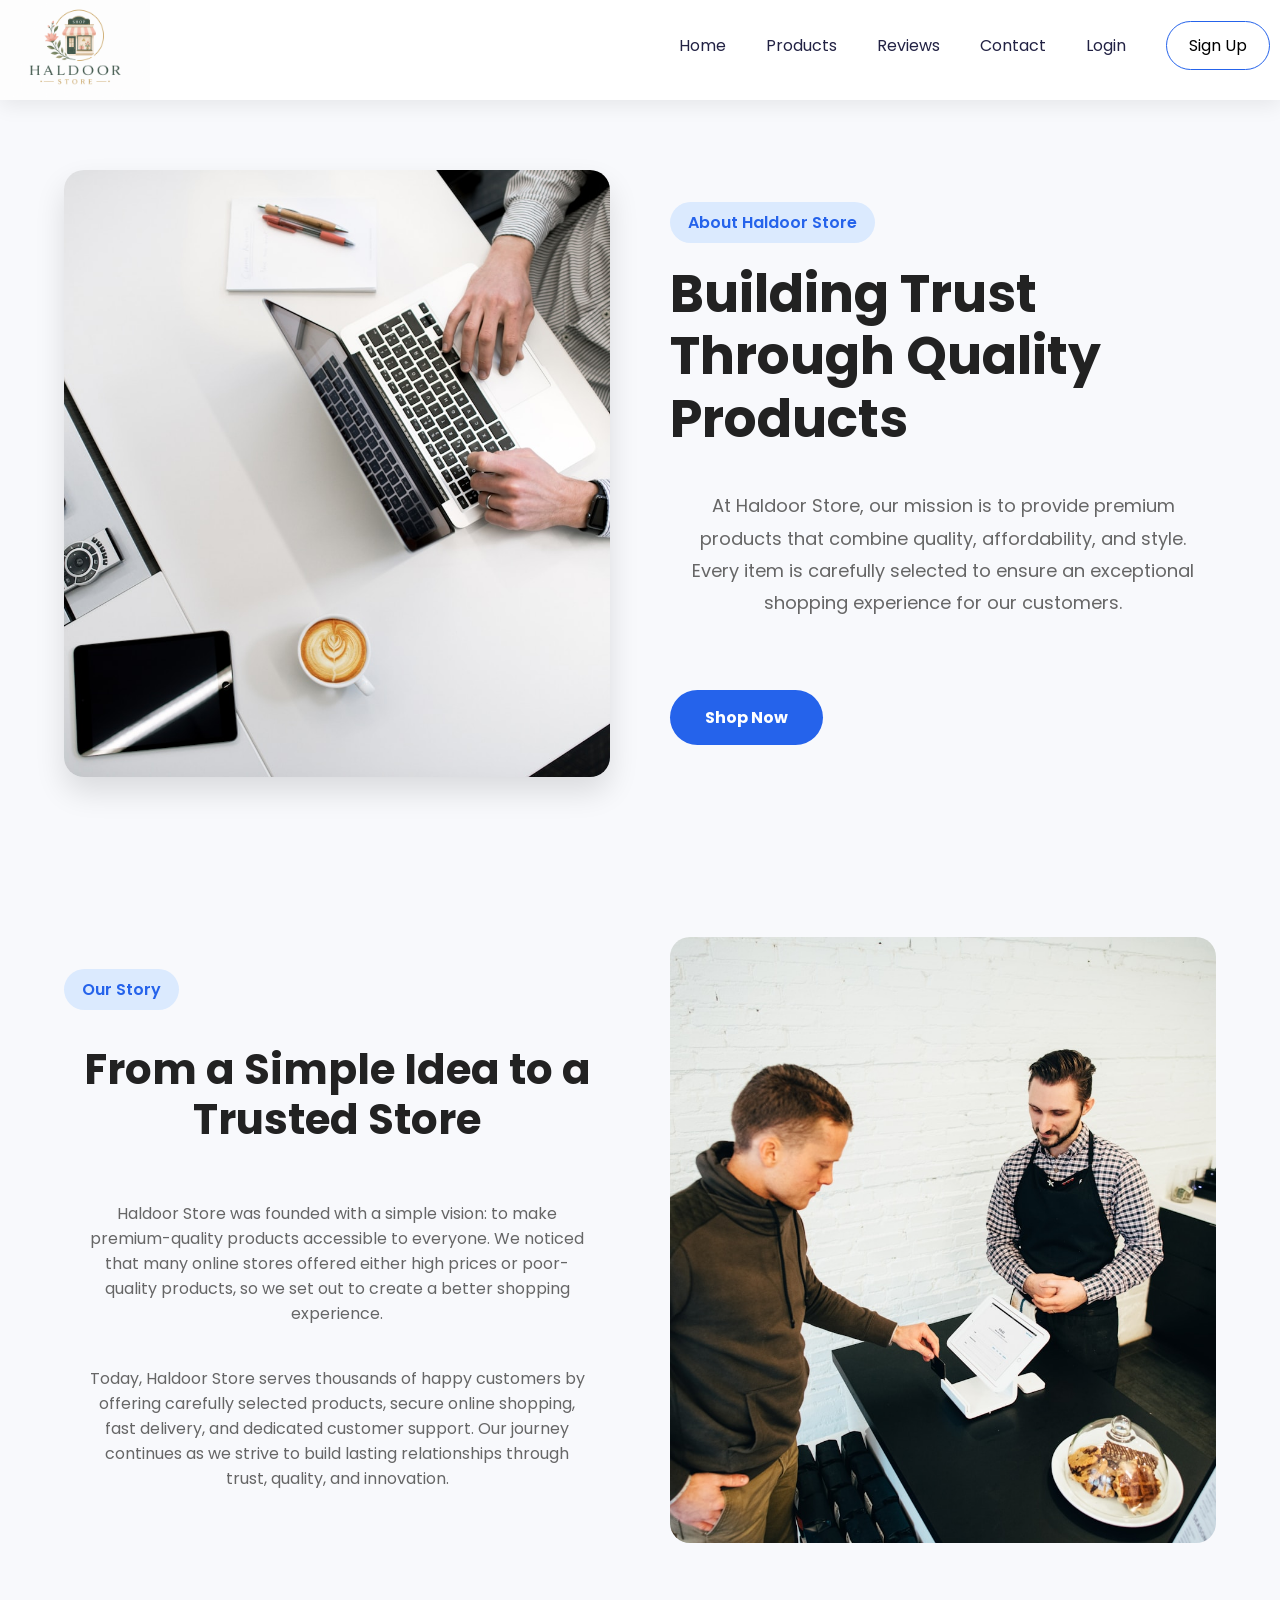
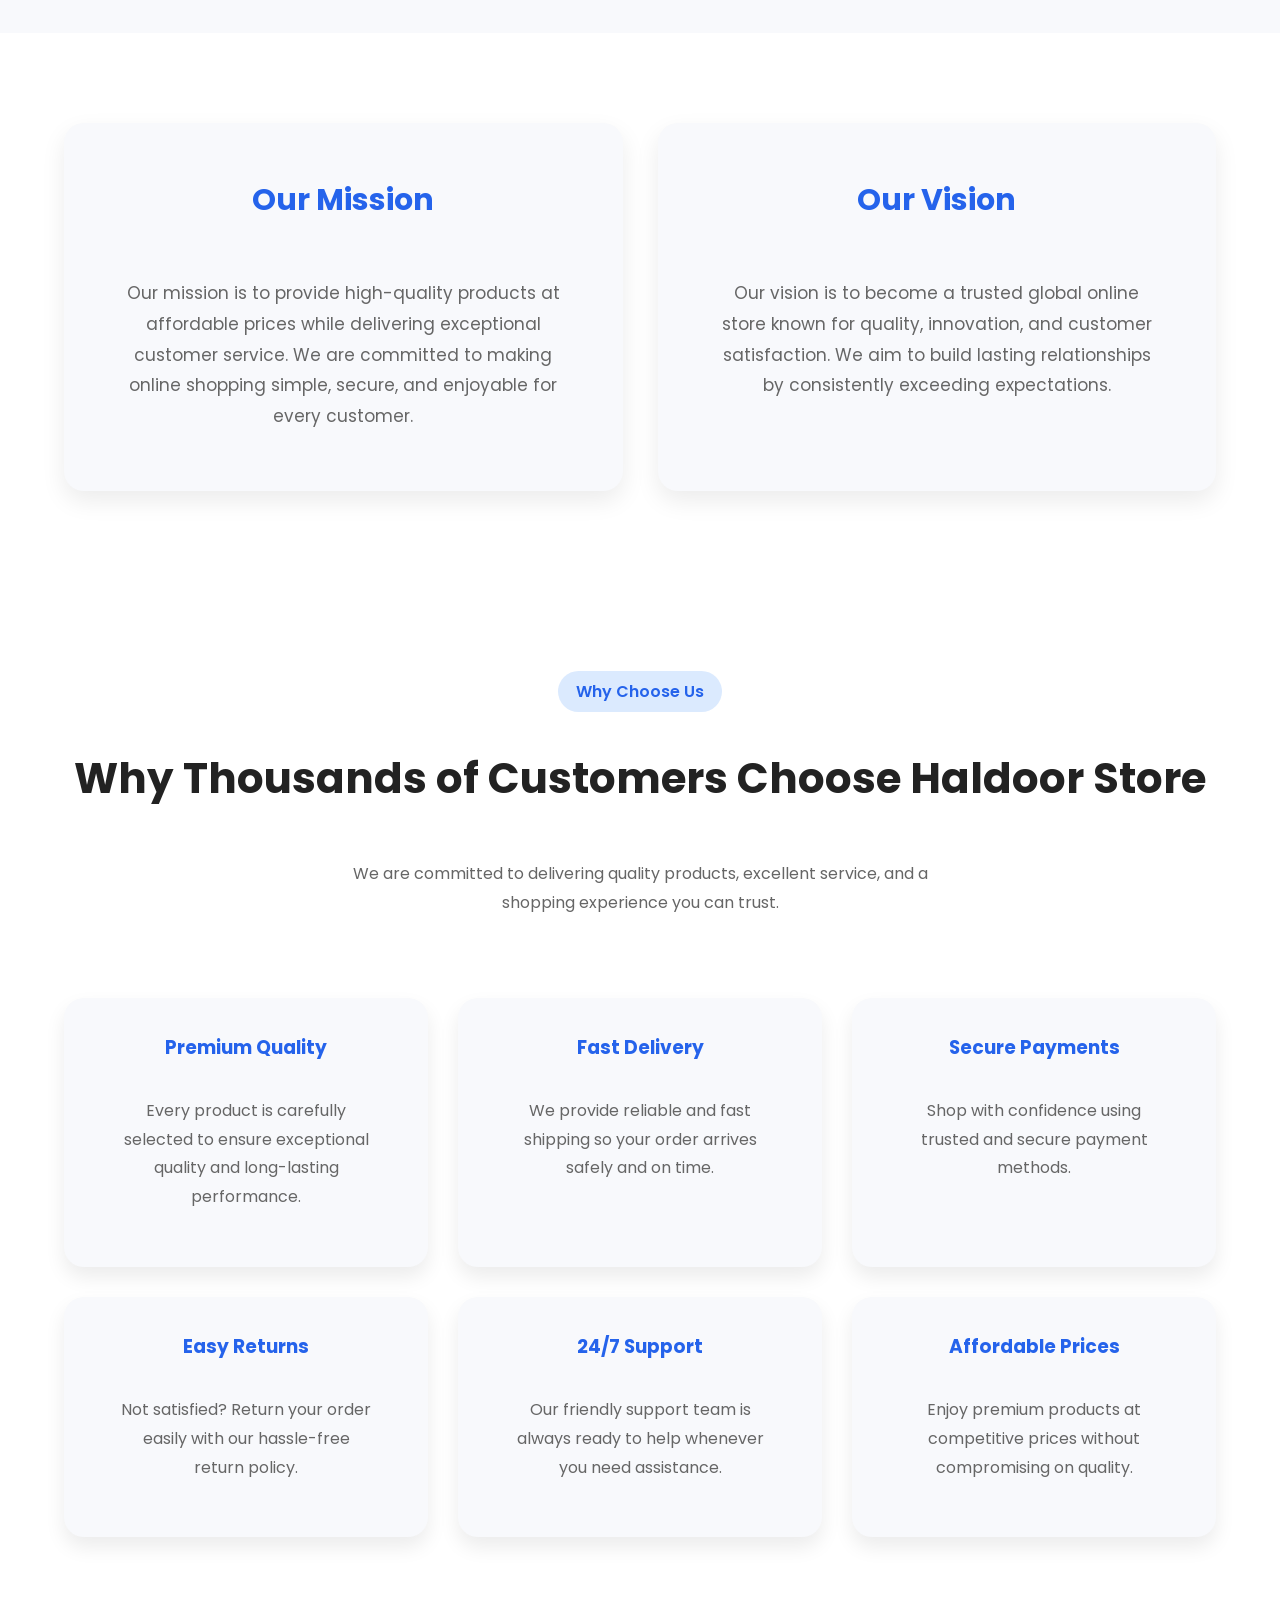
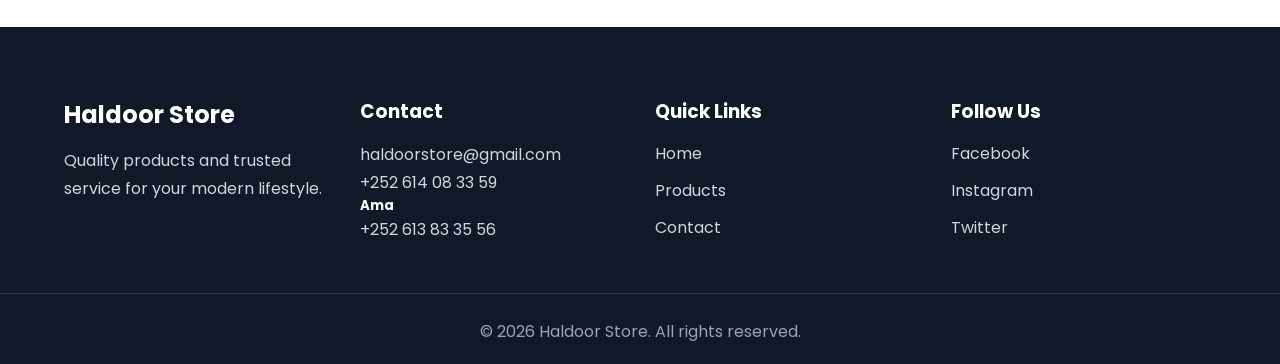
==== about.html @ 2390b9f6 "Add files via upload" ====
<!DOCTYPE html>
<html lang="en">

<head>
    <meta charset="UTF-8">
    <meta name="viewport" content="width=device-width, initial-scale=1.0">
    <title>Haldoor Store</title>
    <link rel="stylesheet" href="css/qurxin.css">
    <link rel="shortcut icon" href="images/favicon.png" type="image/x-icon">
</head>

<body>
    <header>
        <nav class="navbar">
            <div class="logo">
                <img src="images/logo.png" alt="Haldoor logo" />
            </div>
            <div class="links" style="margin-bottom: 10px; margin-right: 10px;">
                <ul>
                    <li><a href="index.html">Home</a></li>

                    <li><a href="products.html">Products</a></li>

                    <li><a href="Reviews.html">Reviews</a></li>

                    <li><a href="contact.html">Contact</a></li>

                    <li><a href="login.html">Login</a></li>

                    <li><a href="register.html" class="btn-nav">Sign Up</a></li>

                </ul>
            </div>
        </nav>
    </header>
    <!-- About Hero -->

    <section class="about-hero">

        <div class="container">

            <div class="about-image">

                <img src="images/aboutsp1.jpg" alt="About NovaStore">

            </div>

            <div class="about-content">

                <span class="tag">About Haldoor Store</span>

                <h1>Building Trust Through Quality Products</h1>

                <p>
                    At Haldoor Store, our mission is to provide premium products that
                    combine quality, affordability, and style. Every item is
                    carefully selected to ensure an exceptional shopping experience
                    for our customers.
                </p>

                <a href="products.html" class="btn">Shop Now</a>

            </div>

        </div>

    </section>
    <!-- Our Story -->

    <section class="our-story">

        <div class="container">

            <div class="story-content">

                <span class="tag">Our Story</span>

                <h2>From a Simple Idea to a Trusted Store</h2>

                <p>
                    Haldoor Store was founded with a simple vision: to make premium-quality
                    products accessible to everyone. We noticed that many online stores
                    offered either high prices or poor-quality products, so we set out
                    to create a better shopping experience.
                </p>

                <p>
                    Today, Haldoor Store serves thousands of happy customers by offering
                    carefully selected products, secure online shopping, fast delivery,
                    and dedicated customer support. Our journey continues as we strive
                    to build lasting relationships through trust, quality, and
                    innovation.
                </p>

            </div>

            <div class="story-image">

                <img src="images/aboutp2.jpg" alt="Our Story">

            </div>

        </div>

    </section>
    <!-- Mission & Vision -->

    <section class="mission-vision">

        <div class="container">

            <div class="mission-card">

                <h2>Our Mission</h2>

                <p>
                    Our mission is to provide high-quality products at affordable
                    prices while delivering exceptional customer service. We are
                    committed to making online shopping simple, secure, and enjoyable
                    for every customer.
                </p>

            </div>

            <div class="vision-card">

                <h2>Our Vision</h2>

                <p>
                    Our vision is to become a trusted global online store known for
                    quality, innovation, and customer satisfaction. We aim to build
                    lasting relationships by consistently exceeding expectations.
                </p>

            </div>

        </div>

    </section>
    <!-- Why Choose Us -->

    <section class="why-choose">

        <div class="container">

            <div class="section-title">

                <span class="tag">Why Choose Us</span>

                <h2>Why Thousands of Customers Choose Haldoor Store</h2>

                <p>
                    We are committed to delivering quality products, excellent service,
                    and a shopping experience you can trust.
                </p>

            </div>

            <div class="choose-grid">

                <div class="choose-card">

                    <h3>Premium Quality</h3>

                    <p>
                        Every product is carefully selected to ensure exceptional
                        quality and long-lasting performance.
                    </p>

                </div>

                <div class="choose-card">

                    <h3>Fast Delivery</h3>

                    <p>
                        We provide reliable and fast shipping so your order arrives
                        safely and on time.
                    </p>

                </div>

                <div class="choose-card">

                    <h3>Secure Payments</h3>

                    <p>
                        Shop with confidence using trusted and secure payment methods.
                    </p>

                </div>

                <div class="choose-card">

                    <h3>Easy Returns</h3>

                    <p>
                        Not satisfied? Return your order easily with our hassle-free
                        return policy.
                    </p>

                </div>

                <div class="choose-card">

                    <h3>24/7 Support</h3>

                    <p>
                        Our friendly support team is always ready to help whenever
                        you need assistance.
                    </p>

                </div>

                <div class="choose-card">

                    <h3>Affordable Prices</h3>

                    <p>
                        Enjoy premium products at competitive prices without
                        compromising on quality.
                    </p>

                </div>

            </div>

        </div>

    </section>
    <!-- FOOTER -->
    <footer>
        <div class="containerf footer-grid">
            <div>
                <h2>Haldoor Store</h2>
                <p>Quality products and trusted service for your modern lifestyle.</p>
            </div>
            <div>
                <h3>Contact</h3>
                <p>haldoorstore@gmail.com</p>
                <p>+252 614 08 33 59</p>
                <h5>Ama</h5>
                <p>+252 613 83 35 56</p>
            </div>
            <div>
                <h3>Quick Links</h3>
                <a href="index.html">Home</a>
                <a href="products.html">Products</a>
                <a href="contact.html">Contact</a>
            </div>
            <div>
                <h3>Follow Us</h3>
                <a href="#">Facebook</a>
                <a href="#">Instagram</a>
                <a href="#">Twitter</a>
            </div>
        </div>
        <div class="copyright">&copy; 2026 Haldoor Store. All rights reserved.</div>
    </footer>

</body>

</html>
---- css/qurxin.css ----
@import url("https://fonts.googleapis.com/css2?family=Poppins:wght@100;200;300;400;500;600;700;800;900&display=swap");

* {
  margin: 0;
  padding: 0;
  box-sizing: border-box;
}
body {
  font-family: "Poppins", sans-serif;
  background: #f8f9fc;
  color: #222;
}
header {
  background: #fff;
  position: sticky;
  top: 0;
  box-shadow: 0 5px 20px rgba(0, 0, 0, 0.08);
  z-index: 999;
}
.navbar {
  display: flex;
  justify-content: space-between;
  align-items: center;
}
.links ul {
  display: flex;
  list-style: none;
  align-items: center;
  gap: 40px;
  justify-content: space-between;
}
.links ul li a {
  text-decoration: none;
  color: #224;
}
.links a:hover {
  color: #719367;
}
.btn-nav {
  padding: 12px 22px;
  border-radius: 50px;
  border: 1px solid #2563eb;
  margin-bottom: 17px;
}
.navbar .btn-nav {
  text-decoration: none;
  color: #000;
}
.navbar .btn-nav:hover {
  background: #2563eb;
  color: white;
}
.btn-outline a{
    text-decoration: none;
}
.btn-outline a:hover{
    text-decoration: underline;
}

.logo img {
  width: 150px;
}
img {
  max-width: 100%;
  display: block;
}
/*hero*/
.hero {
  display: grid;
  grid-template-columns: repeat(2, 1fr);
  align-items: center;
  gap: 60px;
  width: 90%;
  max-width: 1200px;
  margin: auto;
  padding: 80px 0;
}
.hero-tag {
  display: inline-block;
  background: #dbeafe;
  color: #2563eb;
  padding: 8px 18px;
  border-radius: 30px;
  margin-bottom: 20px;
  font-weight: 600;
}
.hero h1 {
  font-size: 61px;
  line-height: 1.1;
  margin-bottom: 20px;
}
.hero p {
  font-size: 18px;
  color: #666;
  margin-bottom: 35px;
}
.hero-btns {
  display: flex;
  gap: 20px;
  border-radius: 40px;
  font-weight: 600;
}
.btn {
  background: #2563eb;
  color: white;
  border-radius: 40px;
  font-weight: 600;
  padding: 16px 34px;
  text-decoration: none;
}
.btn:hover {
  background: #1747b8;
}
.btn-outline {
  border: 2px solid #2563eb;
  padding: 15px 34px;
  border-radius: 40px;
  color: #2563eb;
  font-weight: 600;
  text-decoration: none;
}
.btn-outline:hover{
    text-decoration:underline;

}
.btn-outline:active {
  background: #224;
}
.btn-outline:hover {
  background: rgb(189, 189, 203);
}
.stats {
  display: flex;
  gap: 45px;
  flex-wrap: wrap;
}
.stats p {
  margin: 0;
  font-size: 15px;
}
.stats h3 {
  font-size: 30px;
  margin-top: 20px;
  color: #2563eb;
}
.hero-img img {
  border-radius: 25px;
  box-shadow: 0 20px 40px rgba(0, 0, 0, 0.15);
}
/* value */

.value {
  background: white;
}
.cards {
  display: grid;
  grid-template-columns: repeat(3, 1fr);
  gap: 30px;
}
.card {
  background: #fff;
  padding: 35px;
  border-radius: 20px;
  box-shadow: 0 10px 20px rgba(0, 0, 0, 0.08);
}
.card:hover {
  transform: translateY(-10px);
}
.card h3 {
  margin-bottom: 15px;
}
.container {
  width: 90%;
  max-width: 1200px;
  margin: auto;
}

section {
  padding: 90px 0;
}
h1,
h2,
h3 {
  font-weight: 700;
}
.section-text {
  text-align: center;
  max-width: 650px;
  margin: 15px auto 50px;
  color: #666;
}
.container h1 {
  font-weight: 700;
}

/* steps  */

.steps {
  background: white;
}
.step-grid {
  display: grid;
  grid-template-columns: repeat(3, 1fr);
  gap: 30px;
}
.steps {
  background: white;
  padding: 35px;
  text-align: center;
  border-radius: 20px;
  box-shadow: 0 10px 20px rgba(0, 0, 0, 0.08);
}
.number {
  background: #2563eb;
  border-radius: 50%;
  width: 65px;
  height: 65px;
  margin: auto;
  color: white;
  display: flex;
  justify-content: center;
  align-items: center;
  font-size: 28px;
  font-weight: bold;
  margin-bottom: 20px;
}
.step p {
  margin-bottom: 20px;
}
.container2 h2 {
  margin-right: 70%;
  margin-bottom: 30px;
  font-weight: 700;
}
.step {
  box-shadow: 0 15px 30px rgba(0, 0, 0, 0.08);
}
.step h3 {
  margin: 20px 0;
}
/* features products  */
.products {
  background: #fff;
  padding: 0 40px;
}
.product-grid {
  display: grid;
  grid-template-columns: repeat(3, 1fr);
  gap: 30px;
}
.product {
  background: #fff;
  border-radius: 20px;
  overflow: hidden;
  box-shadow: 0 10px 25px rgba(0, 0, 0, 0.08);
}
.product img {
  width: 100%;
  height: 280px;
  object-fit: cover;
}
.product:hover {
  transform: translateY(-10px);
}
.product h3 {
  padding: 20px 20px 10px;
}
.product p {
  padding: 0 20px;
  color: #666;
}
.product span {
  display: block;
  padding: 20px;
  font-size: 24px;
  font-weight: 700;
  color: #2563eb;
}
.product a {
  display: block;
  margin: 0 20px 20px;
  text-align: center;
  background: #2563eb;
  color: white;
  border-radius: 10px;
  text-decoration: none;
  padding: 20px;
}
.products h2 {
  margin-bottom: 20px;
  margin-left: 25px;
}
/* testimonials */
.testimonials {
  background: #f8f9fc;
}
.testimonial-grid {
  display: grid;
  grid-template-columns: repeat(3, 1fr);
  gap: 30px;
}
.testimonial {
  background: #fff;
  padding: 30px;
  border-radius: 20px;
  text-align: center;
  box-shadow: 0 10px 20px rgba(0, 0, 0, 0.08);
}
.testimonial img {
  width: 150px;
  height: auto;
  object-fit: cover;
  border-radius: 50%;
  margin: auto;
  margin-bottom: 20px;
}

.testimonial span {
  color: #fbbf24;
  font-size: 22px;
  display: block;
  margin: 10px 0;
}
/* frequantly asked quastions */
.faq {
  background: #2563eb;
}
.faq-box {
  background-color: #f8f9fc;
  padding: 25px;
  border-radius: 15px;
  margin-bottom: 20px;
}
.faq-box h3 {
  margin-bottom: 10px;
  text-align: left;
}
.faq .container h2 {
  color: white;
  text-shadow: 0 0 20px #080809;
}
/* footer */
footer {
  background: #111827;
  color: #fff;
  padding: 70px 0 20px;
}

.containerf {
  width: 90%;
  max-width: 1200px;
  margin: auto;
}

.footer-grid {
  display: grid;
  grid-template-columns: repeat(4, 1fr);
  gap: 30px;
}

.footer-grid h2,
.footer-grid h3 {
  margin-bottom: 15px;
  text-align: left;
}

.footer-grid p {
  color: #d1d5db;
  line-height: 1.7;
}

.footer-grid a {
  display: block;
  text-decoration: none;
  color: #d1d5db;
  margin-top: 12px;
  transition: 0.3s;
}

.footer-grid a:hover {
  color: #36d150;
}

.copyright {
  text-align: center;
  margin-top: 50px;
  padding-top: 25px;
  border-top: 1px solid rgba(255, 255, 255, 0.15);
  color: #9ca3af;
}
/* search product */
.search-box {
  position: relative;
  width: 157px;
  margin: 0 70px;
}
.search-box input {
  width: 100%;
  padding: 14px 50px 14px 18px;
  border: 2px solid #ddd;
  outline: none;
  font-size: 16px;
  background: #fff;
  box-shadow: 0 5px 15px rgba(0, 0, 0, 0.08);
  border-radius: 50px;
}

.search-box input:hover {
  width: 230px;
}

.search-box input::placeholder {
  color: #999;
}
/* review saction */
.review {
  width: 90%;
}
.review-rate p {
  text-align: center;
}
/* Customer Success Stories */

.success {
  background: #f8f9fc;
  padding-bottom: 30px;
  margin-bottom: 70px;
}

.success .title {
  text-align: center;
}

.success .title h2 {
  font-size: 40px;
  margin-bottom: 15px;
}

.success .title p {
  color: #666;
  max-width: 650px;
  margin: auto;
  margin-bottom: 30px;
}

.success-container {
  display: grid;
  grid-template-columns: repeat(2, 1fr);
  gap: 30px;
}

.story-card {
  background: #fff;
  padding: 35px;
  border-radius: 20px;
  box-shadow: 0 10px 25px rgba(0, 0, 0, 0.08);
  transition: 0.3s;
}

.story-card:hover {
  transform: translateY(-8px);
}

.story-card h3 {
  margin-bottom: 20px;
  color: #2563eb;
}

.story-card p {
  color: #555;
  line-height: 1.8;
}
/* rating review */
.rating-section {
  padding: 20px 0;
}

.container-rt {
  margin: auto;
  width: 100%;
  background: #fff;
  padding: 40px;
  border-radius: 12px;
  box-shadow: 0 10px 30px rgba(0, 0, 0, 0.08);
}

h2,
h3 {
  text-align: center;
}

.ratings p {
  display: flex;
  justify-content: space-between;
  padding: 8px 0;
  border-bottom: 1px solid #eee;
  font-size: 16px;
}

.features {
  list-style: none;
  padding: 0;
  margin-top: 20px;
}

.features li {
  padding: 8px 0;
  position: relative;
  padding-left: 20px;
  list-style-type: circle;
}
/* call to action */

.cta {
  text-align: center;
  margin-top: 30px;
  padding: 20px;
  background: #f0f4ff;
  border-radius: 10px;
}

.btn {
  display: inline-block;
  margin-top: 15px;
  padding: 12px 25px;
  background: #2d6cdf;
  color: white;
  text-decoration: none;
  border-radius: 10px;
  font-weight: bold;
}

.btn:hover {
  background: #1b4fb8;
}
/* login form */
.login-section {
  min-height: 100vh;
  display: flex;
  justify-content: center;
  align-items: center;
  background: #f8f9fc;
  padding: 40px 20px;
}

.login-form {
  width: 100%;
  max-width: 420px;
  background: #fff;
  padding: 40px;
  border-radius: 15px;
  box-shadow: 0 10px 30px rgba(0, 0, 0, 0.1);
}

.login-form h2 {
  text-align: center;
  color: #111827;
  margin-bottom: 10px;
}

.login-form p {
  text-align: center;
  color: #6b7280;
  margin-bottom: 25px;
}

.input-box {
  margin-bottom: 20px;
}

.input-box label {
  display: block;
  margin-bottom: 8px;
  font-weight: 600;
  color: #374151;
}

.input-box input {
  width: 100%;
  padding: 14px;
  border: 1px solid #d1d5db;
  border-radius: 8px;
  outline: none;
  font-size: 16px;
}

.input-box input:focus {
  border-color: #2563eb;
}

.remember {
  display: flex;
  justify-content: space-between;
  align-items: center;
  margin-bottom: 25px;
  font-size: 14px;
}

.remember a {
  text-decoration: none;
  color: #5236d1;
}

button {
  width: 100%;
  padding: 14px;
  background: #36d150;
  color: #fff;
  border: none;
  border-radius: 8px;
  font-size: 16px;
  cursor: pointer;
  transition: 0.3s;
}

button:hover {
  background: #2bb143;
}

.register {
  margin-top: 20px;
  text-align: center;
}

.register a {
  text-decoration: none;
  color: #36d150;
  font-weight: bold;
}
/* regoster */
.register-section {
  min-height: 100vh;
  display: flex;
  justify-content: center;
  align-items: center;
  background: #f8f9fc;
  padding: 40px 20px;
}

.register-form {
  width: 100%;
  max-width: 450px;
  background: #fff;
  padding: 40px;
  border-radius: 15px;
  box-shadow: 0 10px 30px rgba(0, 0, 0, 0.1);
}

.register-form h2 {
  text-align: center;
  color: #111827;
  margin-bottom: 10px;
}

.register-form p {
  text-align: center;
  color: #6b7280;
  margin-bottom: 25px;
}

.input-box {
  margin-bottom: 18px;
}

.input-box label {
  display: block;
  margin-bottom: 8px;
  font-weight: 600;
  color: #374151;
}

.input-box input {
  width: 100%;
  padding: 14px;
  border: 1px solid #d1d5db;
  border-radius: 8px;
  outline: none;
  font-size: 16px;
  transition: 0.3s;
}

.input-box input:focus {
  border-color: #36d150;
}

.terms {
  margin: 20px 0;
  font-size: 14px;
  color: #4b5563;
}

.terms input {
  margin-right: 8px;
}

button {
  width: 100%;
  padding: 14px;
  background: #36d150;
  color: #fff;
  border: none;
  border-radius: 8px;
  font-size: 16px;
  font-weight: 600;
  cursor: pointer;
  transition: 0.3s;
}

button:hover {
  background: #2bb143;
}

.login-link {
  margin-top: 20px;
  text-align: center;
}

.login-link a {
  color: #36d150;
  text-decoration: none;
  font-weight: 600;
}

.login-link a:hover {
  text-decoration: underline;
}
/* about */

.about-hero {
  padding: 70px 0;
  background: #f8f9fc;
}

.about-hero .container {
  width: 90%;
  max-width: 1200px;
  margin: auto;
  display: grid;
  grid-template-columns: repeat(2, 1fr);
  align-items: center;
  gap: 60px;
}

.about-image img {
  width: 100%;
  border-radius: 20px;
  box-shadow: 0 15px 30px rgba(0, 0, 0, 0.12);
}

.about-content .tag {
  display: inline-block;
  background: #dbeafe;
  color: #2563eb;
  padding: 8px 18px;
  border-radius: 30px;
  font-weight: 600;
  margin-bottom: 20px;
}

.about-content h1 {
  font-size: 52px;
  margin-bottom: 20px;
  line-height: 1.2;
}

.about-content p {
  color: #666;
  font-size: 18px;
  line-height: 1.8;
  margin-bottom: 35px;
}

.about-content .btn {
  display: inline-block;
  background: #2563eb;
  color: #fff;
  padding: 15px 35px;
  border-radius: 50px;
  text-decoration: none;
  transition: 0.3s;
}

.about-content .btn:hover {
  background: #1d4ed8;
}
/* Our Story */

.our-story {
  padding: 90px 0;
  background: #f8f9fc;
}

.our-story .container {
  width: 90%;
  max-width: 1200px;
  margin: auto;
  display: grid;
  grid-template-columns: repeat(2, 1fr);
  gap: 60px;
  align-items: center;
}
.story-image img {
  border-radius: 20px;
}

.story-content .tag {
  display: inline-block;
  background: #dbeafe;
  color: #2563eb;
  padding: 8px 18px;
  border-radius: 30px;
  font-weight: 600;
  margin-bottom: 20px;
}

.story-content h2 {
  font-size: 42px;
  margin-bottom: 20px;
  line-height: 1.2;
}

.story-content p {
  color: #666;
  font: size 18px;
}

/* Mission & Vision */

.mission-vision {
  padding: 90px 0;
  background: #fff;
}

.mission-vision .container {
  width: 90%;
  max-width: 1200px;
  margin: auto;
  display: grid;
  grid-template-columns: repeat(2, 1fr);
  gap: 35px;
}

.mission-card,
.vision-card {
  background: #f8f9fc;
  padding: 40px;
  border-radius: 20px;
  box-shadow: 0 10px 25px rgba(0, 0, 0, 0.08);
  transition: 0.3s;
}

.mission-card:hover,
.vision-card:hover {
  transform: translateY(-8px);
}

.mission-card h2,
.vision-card h2 {
  color: #2563eb;
  margin-bottom: 20px;
  font-size: 30px;
}

.mission-card p,
.vision-card p {
  color: #555;
  line-height: 1.8;
  font-size: 17px;
}
/* Why Choose Us */

.why-choose {
  padding: 90px 0;
  background: #fff;
}

.why-choose .container {
  width: 90%;
  max-width: 1200px;
  margin: auto;
}

.section-title {
  text-align: center;
  margin-bottom: 60px;
}

.section-title .tag {
  display: inline-block;
  background: #dbeafe;
  color: #2563eb;
  padding: 8px 18px;
  border-radius: 30px;
  font-weight: 600;
  margin-bottom: 20px;
}

.section-title h2 {
  font-size: 42px;
  margin-bottom: 15px;
}

.section-title p {
  color: #666;
  max-width: 650px;
  margin: auto;
  line-height: 1.8;
}

.choose-grid {
  display: grid;
  grid-template-columns: repeat(3, 1fr);
  gap: 30px;
}

.choose-card {
  background: #f8f9fc;
  padding: 35px;
  border-radius: 20px;
  text-align: center;
  box-shadow: 0 10px 20px rgba(0, 0, 0, 0.08);
  transition: 0.3s;
}

.choose-card:hover {
  transform: translateY(-8px);
}

.choose-card h3 {
  color: #2563eb;
  margin-bottom: 15px;
}

.choose-card p {
  color: #555;
  line-height: 1.8;
}
/* contact */
.contact-text .tag {
  display: inline-block;
  background: #dbeafe;
  color: #2563eb;
  padding: 8px 18px;
  border-radius: 30px;
  font-weight: 600;
  margin-bottom: 20px;
}

.contact-hero {
  background: #f8f9fc;
  padding: 70px;
}
.contact-hero .container {
  width: 90%;
  display: grid;
  grid-template-columns: repeat(2, 1fr);
  align-items: center;
  gap: 60px;
}
.contact-content .tag {
  display: inline-block;
  background: #b4cdee;
  color: #2563eb;
  padding: 8px 18px;
  border-radius: 30px;
  font-weight: 600;
  margin-bottom: 25px;
}
.contact-content h1 {
  margin-top: 20px;
  font-size: 52px;
  line-height: 1.2;
}
.contact-content p {
  margin-top: 20px;
  line-height: 1.8;
  color: #666;
}
.contact-image video {
  width: 100%;
  box-shadow: 0 4px 30px rgba(0, 0, 0, 0.08);
  border-radius: 20px;
}

/* contact information */
.contact-info {
  background: #f8f9fc;
  padding: 70px 0;
}
.container p {
  text-align: center;
  padding: 20px;
  color: #666;
}
.container h2 {
  text-align: center;
  padding: 15px 0;
}
.information {
  display: block;
  align-items: center;
  margin: auto;
}
.addres-info {
  display: inline-block;
}
.info-box {
  display: flex;
  align-items: flex-start;
  gap: 20px;
  margin-bottom: 30px;
  margin-top: 30px;
  padding: 30px 0;
}
.text {
  margin-top: 20px;
}
.text p {
  margin-bottom: 30px;
}

.info-conatain {
  background: #111827;
}

.icon {
  width: 55px;
  height: 55px;
  background: #fff;
  border-radius: 50%;
  display: flex;
  justify-content: center;
  align-items: center;
  flex-shrink: 0;
}

.icon img {
  width: 22px;
  height: 22px;
  object-fit: contain;
}

.text h3 {
  color: #00a8e8;
  margin-bottom: 6px;
  font-size: 22px;
}

.text p {
  color: #666;
  margin-top: 20px;
  line-height: 1.7;
}
/* contact form */

.contact-form-section {
  padding: 70px 0;
  background: #fff;
}

.contact-form-section .container {
  width: 90%;
  max-width: 1200px;
  margin: auto;
}

.contact-form-section h2 {
  font-size: 36px;
  margin-bottom: 15px;
}

.contact-form-section p {
  color: #666;
  max-width: 700px;
  margin-bottom: 35px;
  text-align: center;
}
.contact-grid {
  display: grid;
  grid-template-columns: 1.5fr 1fr;
  gap: 40px;
  align-items: start;
}
.contact-form {
  background: #f8f9fc;
  padding: 30px;
  border-radius: 20px;
  box-shadow: 0 10px 30px rgba(0, 0, 0, 0.05);
}
.input-box {
  margin-bottom: 20px;
}
.input-box label {
  display: block;
  margin-bottom: 10px;
  color: #1f2937;
  font-weight: 600;
}
.input-box input,
.input-box textarea {
  width: 100%;
  padding: 15px 18px;
  border: 1px solid #d1d5db;
  border-radius: 12px;
  outline: none;
  font-size: 16px;
  background: #fff;
}
.input-box textarea {
  min-height: 170px;
}
.contact-form .btn {
  background: #2563eb;
  color: #fff;
  border: none;
  padding: 16px 35px;
  border-radius: 50px;
  font-size: 16px;
  cursor: pointer;
}

.contact-form .btn:hover {
  background: #1747b8;
}
/* table supportes */

.contact-details {
  display: flex;
  flex-direction: column;
  gap: 20px;
}

.contact-details caption {
  color: #111827;
  margin-bottom: 10px;
}
.contact-details table {
  width: 100%;
  border-collapse: collapse;
}
.contact-details table td {
  text-align: center;
  padding: 10px 0;
  font-size: 18px;
  font-weight: 400;
}
table tr th{
    font-weight: bold;
}
tr:first-of-type {
  background: lightblue;
  color: rgb(63, 62, 62);
}
table .close {
  color: red;
}
table .close:hover{
    background: red;
    color: white;
}
.contact-details a {
  color: #4b5563;
  line-height: 1.8;
  text-decoration: none;
}

.contact-details a:hover {
  color: #2563eb;
}

/* responsf */
/* ===========================
   Responsive Design
=========================== */
/* ==========================
   Tablet (992px iyo ka yar)
========================== */
@media (max-width: 992px) {

  .contact-hero {
    padding: 60px 30px;
  }

  .contact-hero .container {
    grid-template-columns: 1fr;
    gap: 40px;
    text-align: center;
  }

  .contact-content h1 {
    font-size: 40px;
  }

  .contact-grid {
    grid-template-columns: 1fr;
    gap: 30px;
  }

  .info-box {
    gap: 15px;
  }

  .text h3 {
    font-size: 20px;
  }

}


/* ==========================
   Mobile (768px iyo ka yar)
========================== */
@media (max-width: 768px) {

  .contact-hero {
    padding: 50px 20px;
  }

  .contact-hero .container {
    width: 100%;
    grid-template-columns: 1fr;
    text-align: center;
    gap: 30px;
  }

  .contact-content h1 {
    font-size: 34px;
  }

  .contact-content p {
    font-size: 16px;
  }

  .contact-image video {
    border-radius: 15px;
  }

  .contact-info {
    padding: 50px 20px;
  }

  .information {
    width: 100%;
  }

  .info-box {
    flex-direction: column;
    align-items: center;
    text-align: center;
    padding: 20px 0;
  }

  .icon {
    width: 50px;
    height: 50px;
  }

  .text {
    margin-top: 10px;
  }

  .text h3 {
    font-size: 20px;
  }

  .contact-form-section {
    padding: 50px 20px;
  }

  .contact-form-section .container {
    width: 100%;
  }

  .contact-form-section h2 {
    font-size: 30px;
  }

  .contact-grid {
    grid-template-columns: 1fr;
    gap: 30px;
  }

  .contact-form {
    padding: 20px;
  }

  .contact-form .btn {
    width: 100%;
  }

  .contact-details table td,
  .contact-details table th {
    font-size: 15px;
    padding: 10px;
  }

}


/* ==========================
   Small Mobile (480px iyo ka yar)
========================== */
@media (max-width: 480px) {

  .contact-content h1 {
    font-size: 28px;
    line-height: 1.3;
  }

  .contact-content p {
    font-size: 15px;
  }

  .contact-content .tag,
  .contact-text .tag {
    font-size: 13px;
    padding: 6px 14px;
  }

  .contact-form {
    padding: 18px;
  }

  .input-box input,
  .input-box textarea {
    padding: 13px;
    font-size: 15px;
  }

  .contact-form .btn {
    padding: 14px;
    font-size: 15px;
  }

  .icon {
    width: 45px;
    height: 45px;
  }

  .icon img {
    width: 20px;
    height: 20px;
  }

  .text h3 {
    font-size: 18px;
  }

  .text p {
    font-size: 14px;
  }

  .contact-details {
    overflow-x: auto;
  }

  .contact-details table {
    min-width: 450px;
  }

}
@media (max-width: 992px) {
  header {
    height: auto;
    padding: 15px 0;
  }

  .navbar {
    flex-direction: column;
    gap: 20px;
    padding: 15px;
  }

  .links ul {
    flex-wrap: wrap;
    justify-content: center;
    gap: 20px;
  }

  .search-box {
    width: 100%;
    max-width: 300px;
    margin: 10px auto;
  }

  .search-box input:hover {
    width: 100%;
  }

  .hero,
  .cards,
  .step-grid,
  .product-grid,
  .testimonial-grid,
  .footer-grid,
  .success-container {
    grid-template-columns: 1fr;
  }

  .hero {
    text-align: center;
    gap: 40px;
  }

  .hero-btns {
    justify-content: center;
    flex-wrap: wrap;
  }

  .stats {
    justify-content: center;
    gap: 30px;
  }

  .hero h1 {
    font-size: 42px;
  }

  .hero p {
    font-size: 17px;
  }

  .container,
  .container2,
  .container3,
  .container-rt {
    width: 95%;
    margin: auto;
  }

  .products {
    padding: 20px;
  }

  .container2 h2 {
    margin-right: 0;
    text-align: center;
  }

  section {
    padding: 60px 20px;
  }

  .review {
    width: 100%;
  }
}

/* ===========================
   Mobile
=========================== */

@media (max-width: 600px) {
  .logo img {
    width: 120px;
  }

  .hero {
    padding: 40px 0;
  }

  .hero h1 {
    font-size: 32px;
    line-height: 1.2;
  }

  .hero p {
    font-size: 16px;
  }

  .hero-btns {
    flex-direction: column;
    align-items: center;
    width: 100%;
  }

  .btn,
  .btn-outline {
    width: 100%;
    max-width: 280px;
    text-align: center;
  }

  .stats {
    flex-direction: column;
    gap: 20px;
    align-items: center;
  }

  .product img {
    height: 220px;
  }

  .product h3,
  .product p,
  .product span {
    text-align: center;
  }

  .testimonial {
    padding: 20px;
  }

  .testimonial img {
    width: 110px;
  }

  .story-card {
    padding: 20px;
  }

  .container-rt {
    padding: 20px;
  }

  .cta {
    padding: 20px 15px;
  }

  .footer-grid {
    text-align: center;
  }

  .copyright {
    font-size: 14px;
  }
}
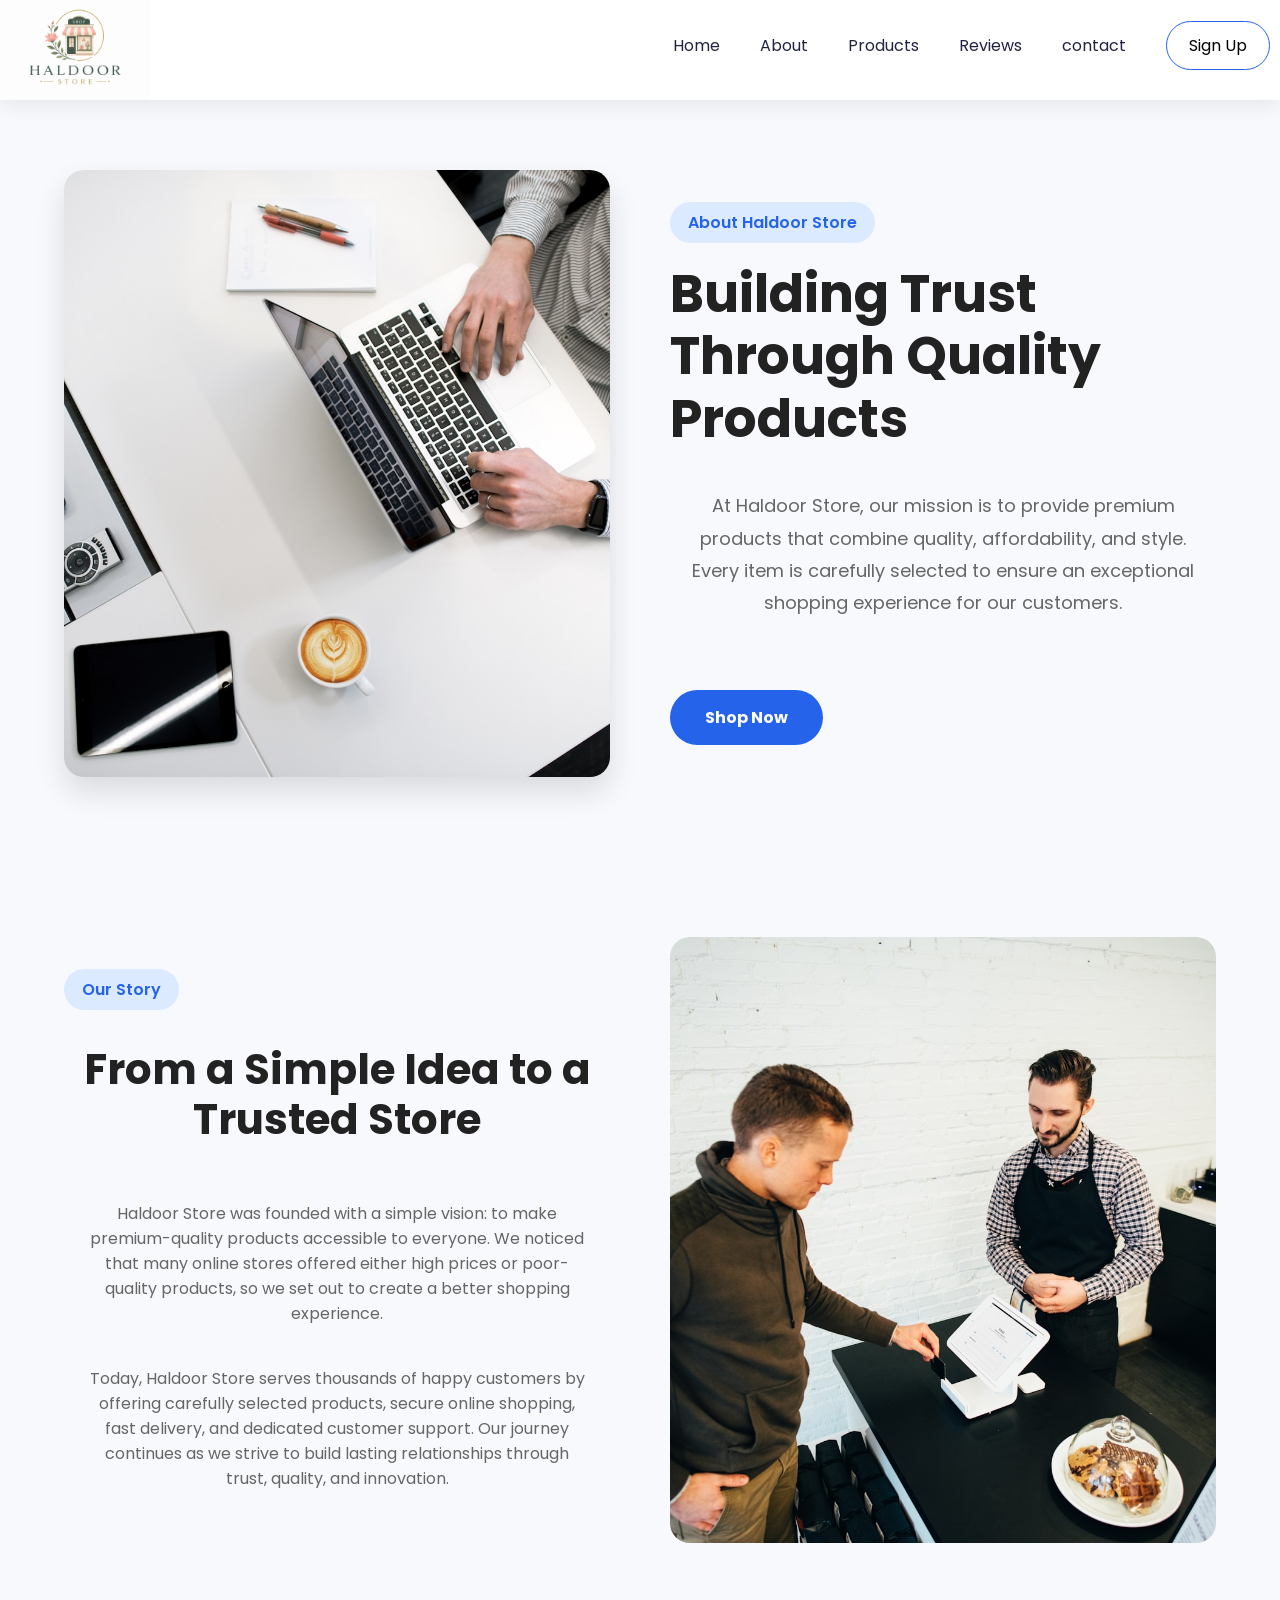
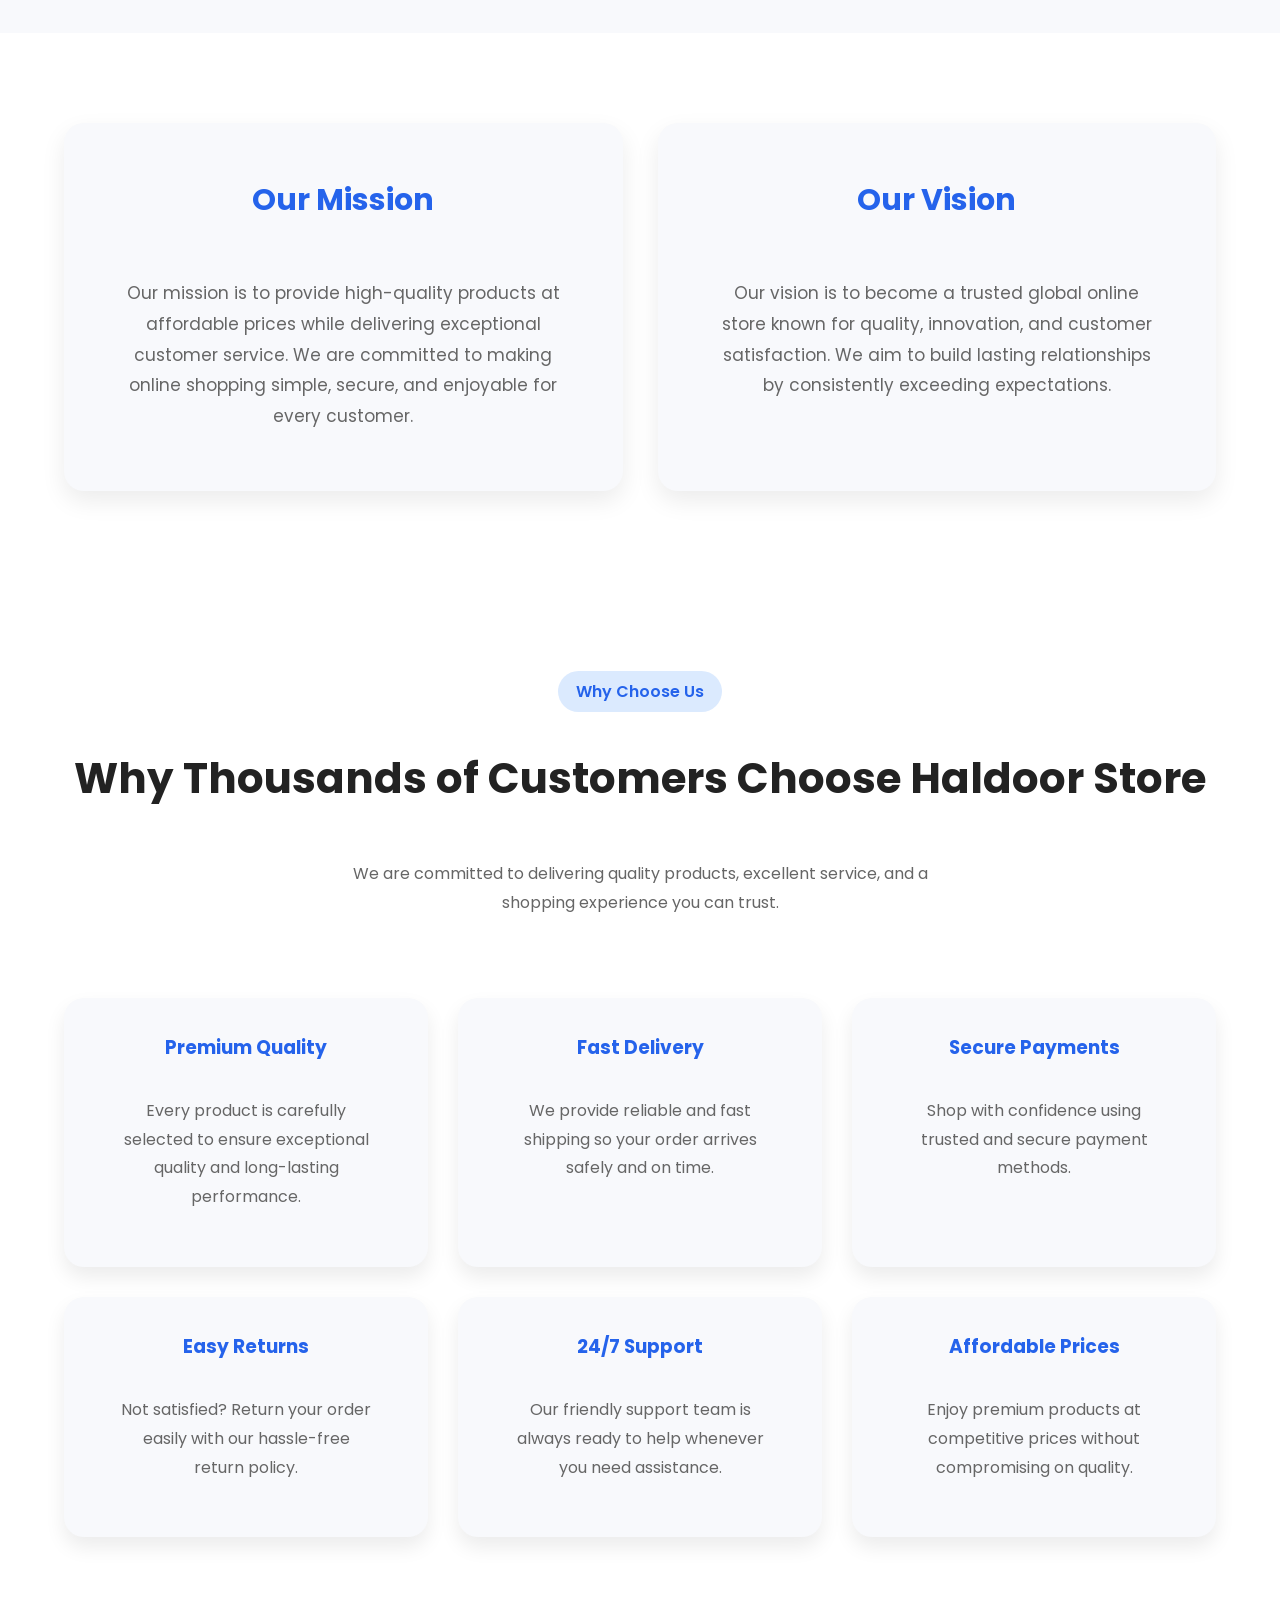
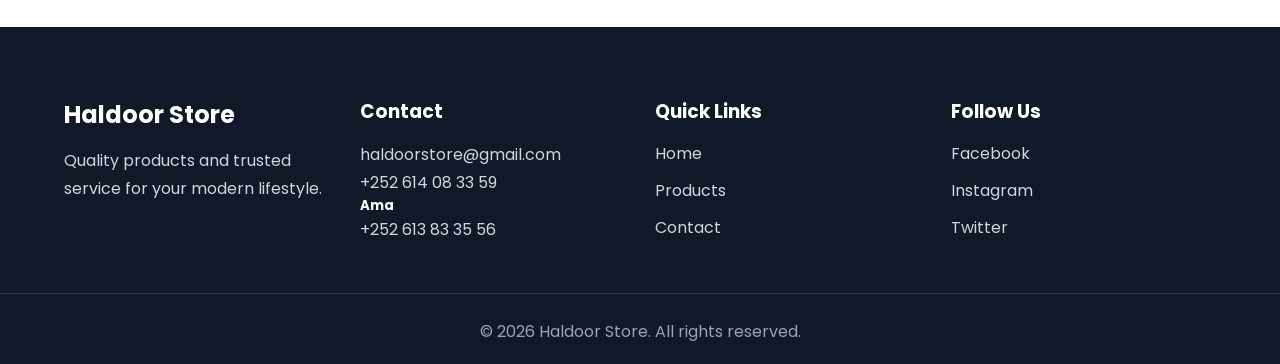
==== commit 005434eb: "Update about.html" ====
--- a/about.html
+++ b/about.html
@@ -10,7 +10,7 @@
 </head>
 
 <body>
-    <header>
+   <header>
         <nav class="navbar">
             <div class="logo">
                 <img src="images/logo.png" alt="Haldoor logo" />
@@ -19,13 +19,15 @@
                 <ul>
                     <li><a href="index.html">Home</a></li>
 
+                    <li><a href="about.html">About</a></li>
+
+
                     <li><a href="products.html">Products</a></li>
 
                     <li><a href="Reviews.html">Reviews</a></li>
 
-                    <li><a href="contact.html">Contact</a></li>
-
-                    <li><a href="login.html">Login</a></li>
+
+                    <li><a href="contact.html">contact</a></li>
 
                     <li><a href="register.html" class="btn-nav">Sign Up</a></li>
 
@@ -260,4 +262,4 @@
 
 </body>
 
-</html>+</html>
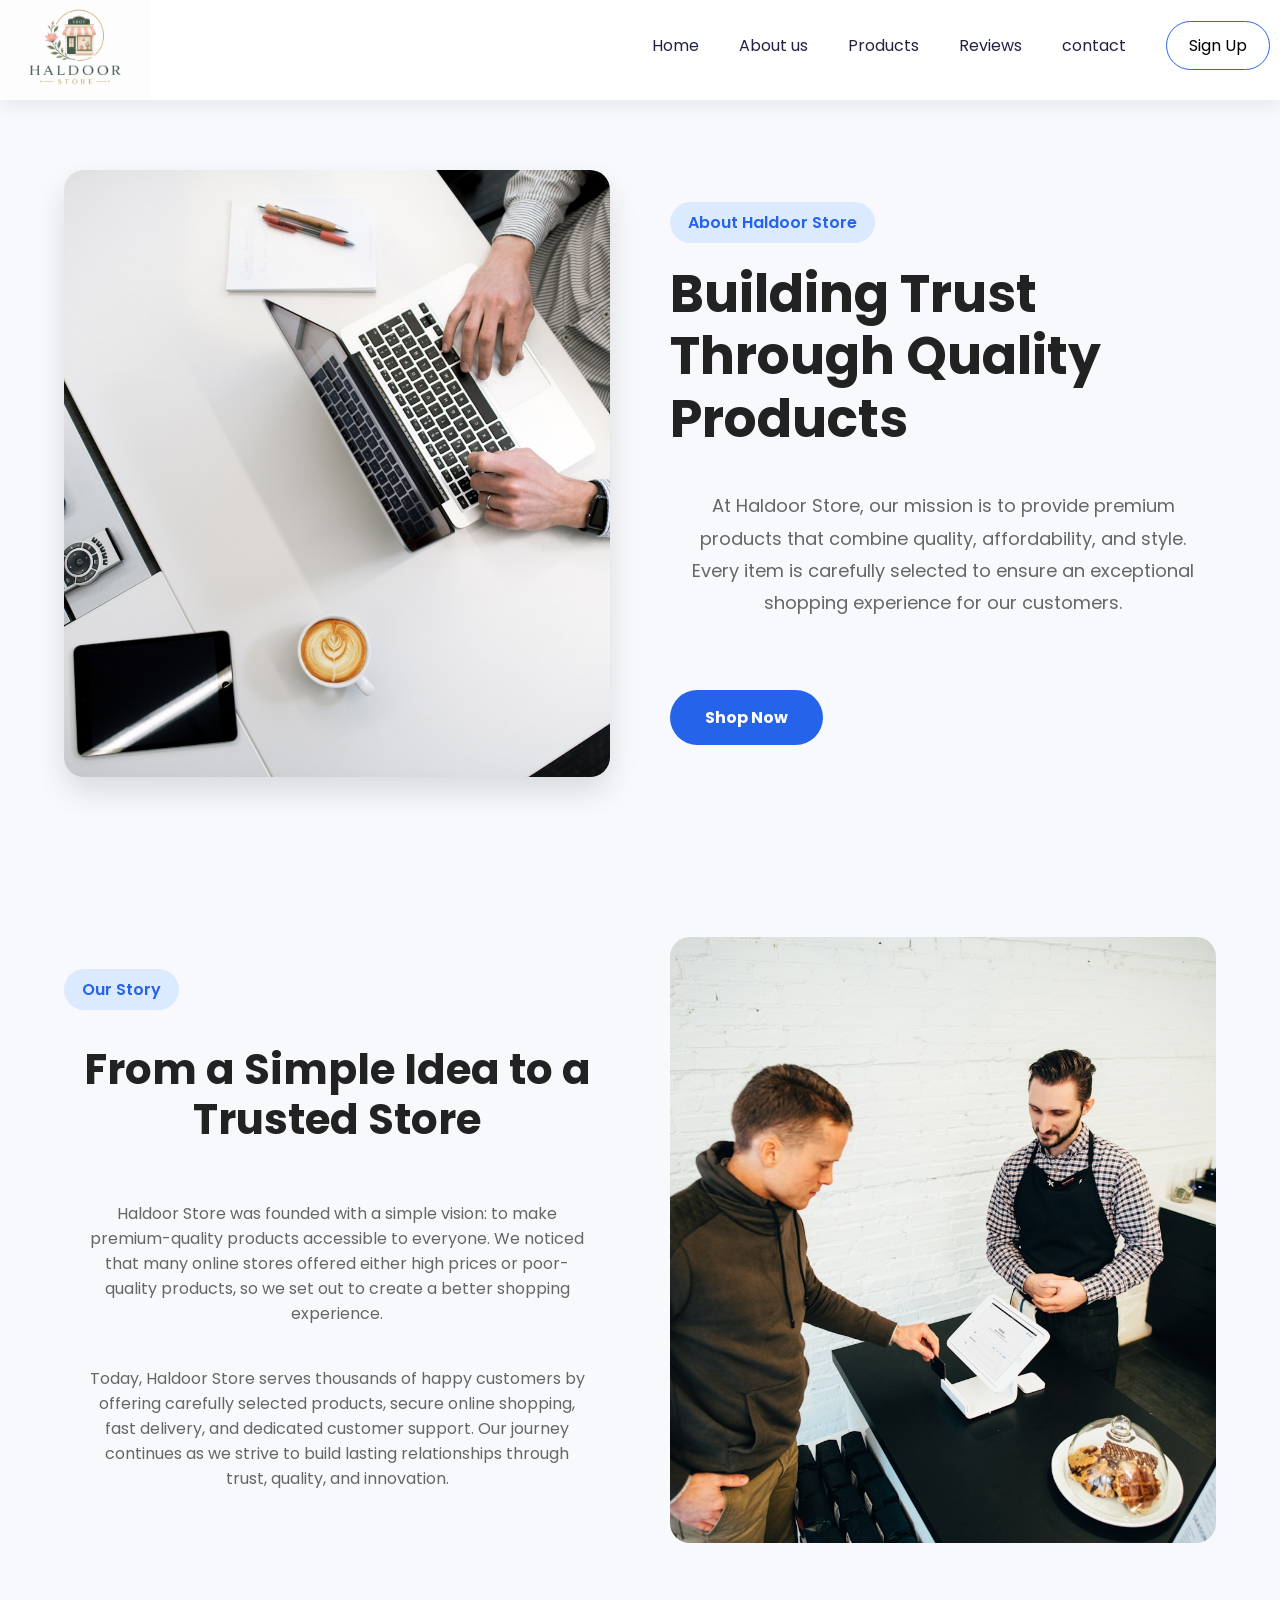
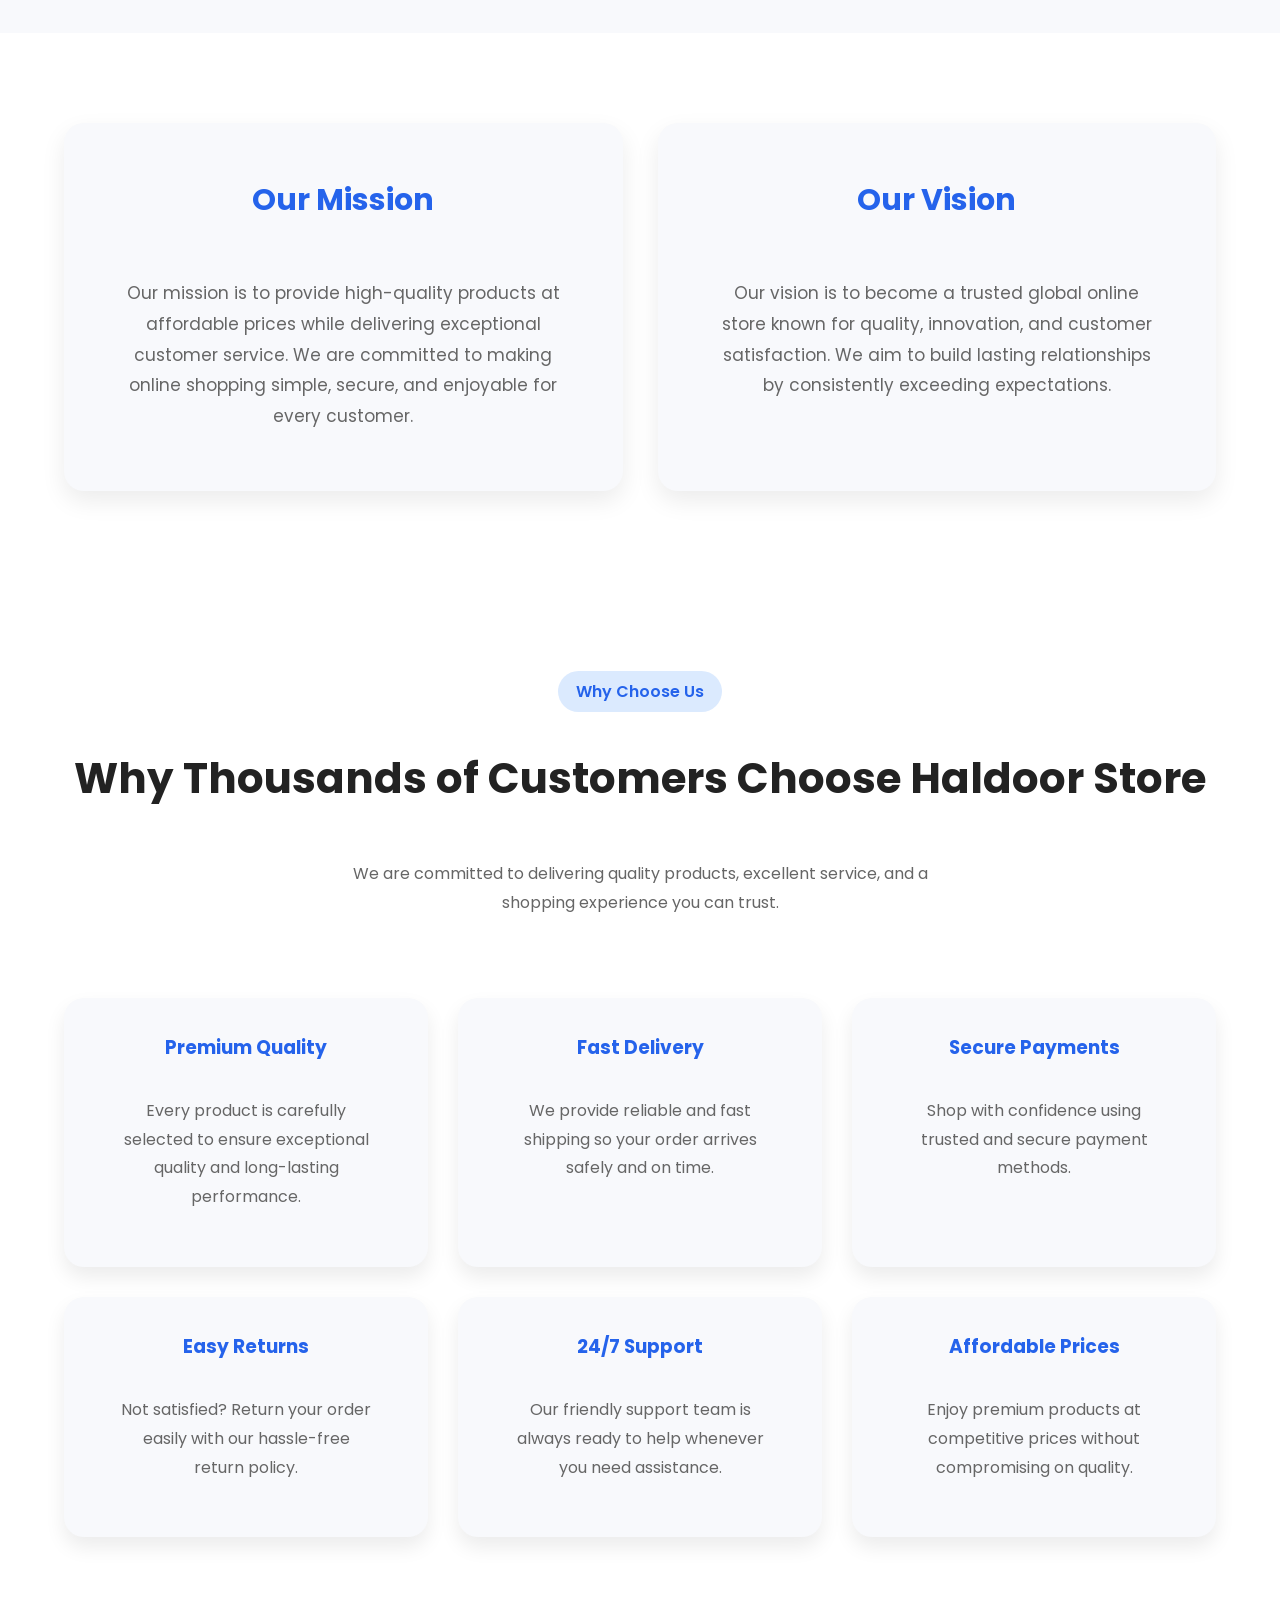
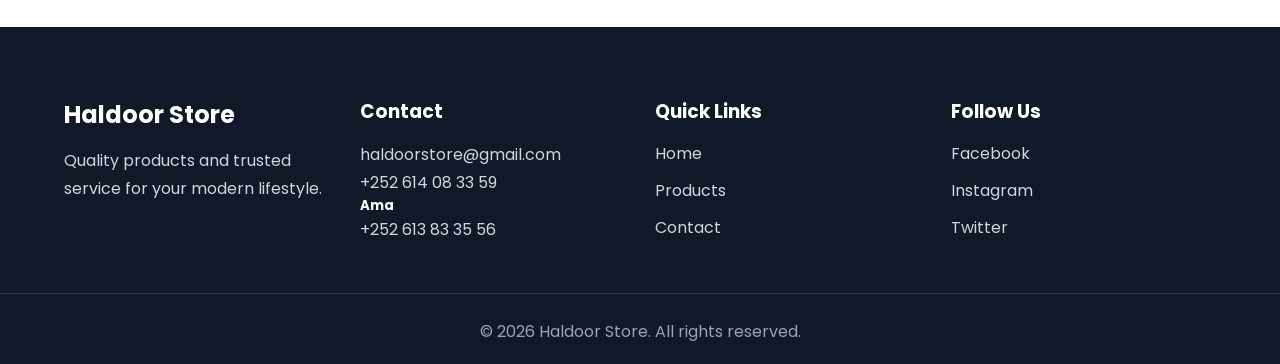
==== commit 0004ec66: "Update about.html" ====
--- a/about.html
+++ b/about.html
@@ -19,7 +19,7 @@
                 <ul>
                     <li><a href="index.html">Home</a></li>
 
-                    <li><a href="about.html">About</a></li>
+                    <li><a href="about.html">About us</a></li>
 
 
                     <li><a href="products.html">Products</a></li>
